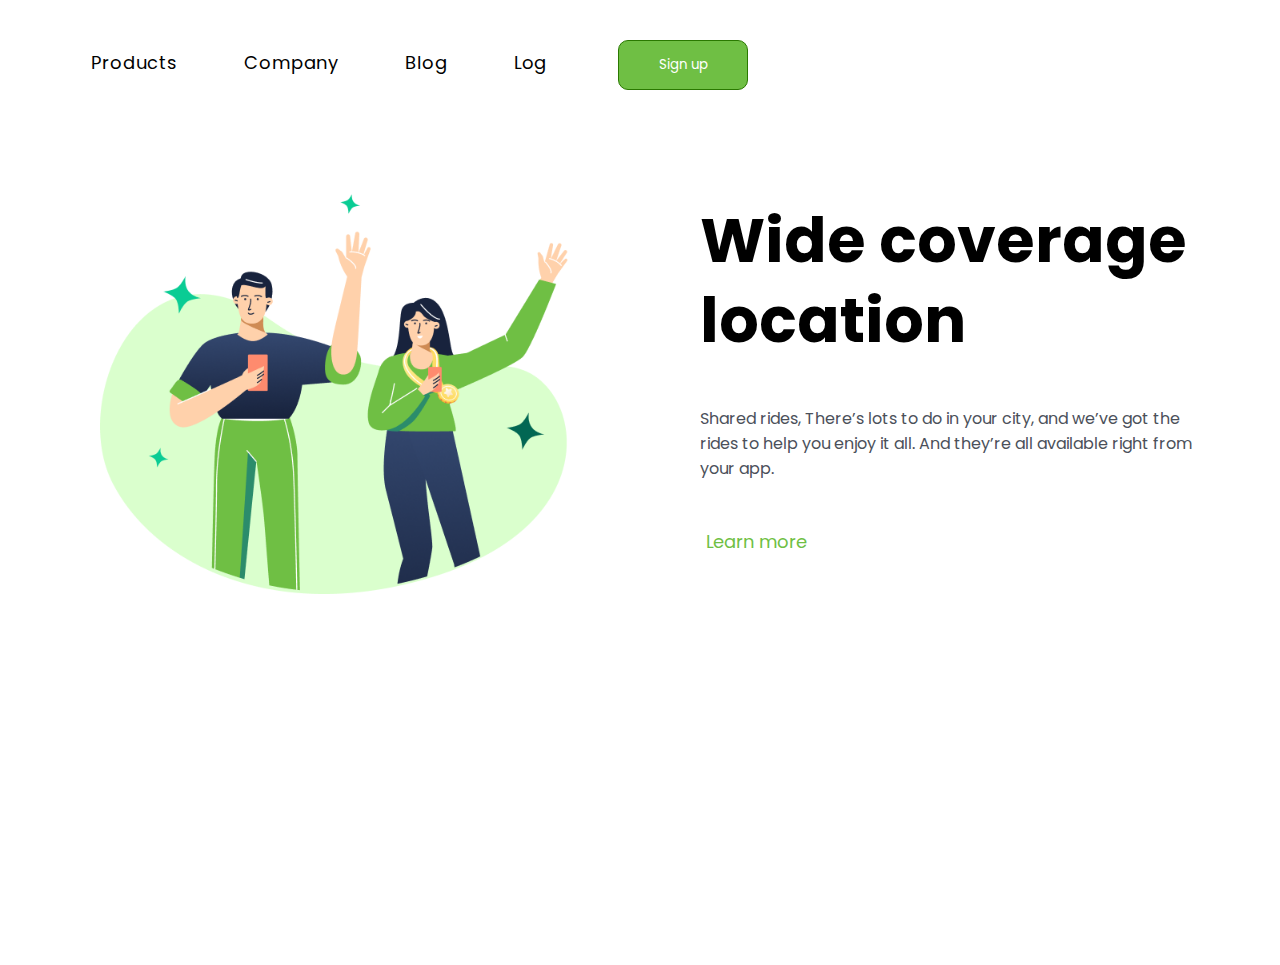
==== DESAFIO CSS/index.html @ 0a044b05 "Primeiro Commit - Desafio CSS 1 com Responsividade" ====
<!DOCTYPE html>
<html lang="pt-br">
<head>
    <meta charset="UTF-8">
    <meta name="viewport" content="width=device-width, initial-scale=1.0">
    <link rel="stylesheet" href="style-desafio.css">
    <title>Desafio CSS1</title>
    <link rel="preconnect" href="https://fonts.googleapis.com">
<link rel="preconnect" href="https://fonts.gstatic.com" crossorigin>
<link href="https://fonts.googleapis.com/css2?family=Poppins:ital,wght@0,100;0,200;0,300;0,400;0,500;0,600;0,700;0,800;0,900;1,100;1,200;1,300;1,400;1,500;1,600;1,700;1,800;1,900&display=swap" rel="stylesheet">
</head>
<body>
    <header>
        <a href="" class="link-header">Products</a>
        <a href="" class="link-header">Company</a>
        <a href="" class="link-header">Blog</a>
        <a href="" class="link-header">Log</a>
        <button class="sg">Sign up</button>
    </header>
    <main>
        <img src="./(Positive) Congratulation You get 40 point for your ride.png" alt="img-logo">
    </main>
        <section>
        <h1>Wide coverage location</h1>
            <p>Shared rides, There’s lots to do in your city, and we’ve got the rides to help you enjoy it all. And they’re all available right from your app.</p>
            <button class="sgg">Learn more</button>
    </section>
</body>
</html>
---- DESAFIO CSS/style-desafio.css ----
* {
    margin: 0;
    padding: 0;
    box-sizing: border-box;
    font-family: Poppins;
}

header {
    margin: 40px 0px 144px 76px;

}

.link-header {
    font-size: 18px;
    line-height: 10px;
    font-weight: 400;
    padding: 15px;
    text-decoration: none;
    cursor: pointer;
    color: #000;
    margin-right: 32px;
    text-align: center;
    letter-spacing: 0.875px;
}

.sg {
    width: 130px;
    height: 50px;
    border-radius: 10px;
    background-color: #6fbf44;
    border: 1px solid #2a7900;
    color: #fff;
    font-weight: 400;
    margin-left: 20px;
    line-height: 24px;
    cursor: pointer;
}
.sg:hover {
    background: #266802;
    transition: 1.5s;
}

img {
    height: 400px;
    margin-left: 100px;
    margin-top: -40px;
    display: inline-block;
}

section {
    margin: 0px 30px 0px 700px;
    transform: translateY(-400px);
    display: inline-block;

}

h1 {
    font-weight: 700;
    font-size: 62px;
    line-height: 80px;
}

p {
    height: 99px;
    width: 493px;
    top: 553px;
    left: 801px;
    margin-top: 45px;
    margin-bottom: 13px;
    color: #4B505a;
    font-weight: 400;
}

.sgg {
    width: 132px;
    height: 47px;
    border-radius: 10px;
    border: none;
    background: transparent;
    color: #6fbf44;
    cursor: pointer;
    font-weight: 500px;
    font-size: 18px;
    line-height: 37px;
    letter-spacing: 0px;
    margin-left: -10px;
}
.sgg:hover {
    background: #e7edfc;
    color: #59ff00;
    font-size: 20px;
    height: 50px;
    width: 144px;
    transition: 1.5s;
}

@media only screen and (max-width : 800px) { 
header {
    display: none;
}
 

   main { 
    display: flex;
    flex-direction: column;
    align-items: center; 
    text-align: center;
    gap: 5px;
}

section {
    text-align: center;
    margin: 10px auto;
    width: 80%;
    display: block;
    margin-bottom: 30px;
      
}

h1 {
    font-size: 30px;
    margin-top: -200px;
    text-align: center;
    width: 100%; 
    height: auto;
    line-height: 30px;
    margin-bottom: 10px ;
}

p {
    margin-top: 10px;
    font-size: 18px;
    margin-bottom: 15px;
    width: 100%; 
    height: auto;
}
.sgg {

}

img {
    width: 70%;
    height: auto;
    margin-top: 450px;
    margin-left: 0px;
}
}
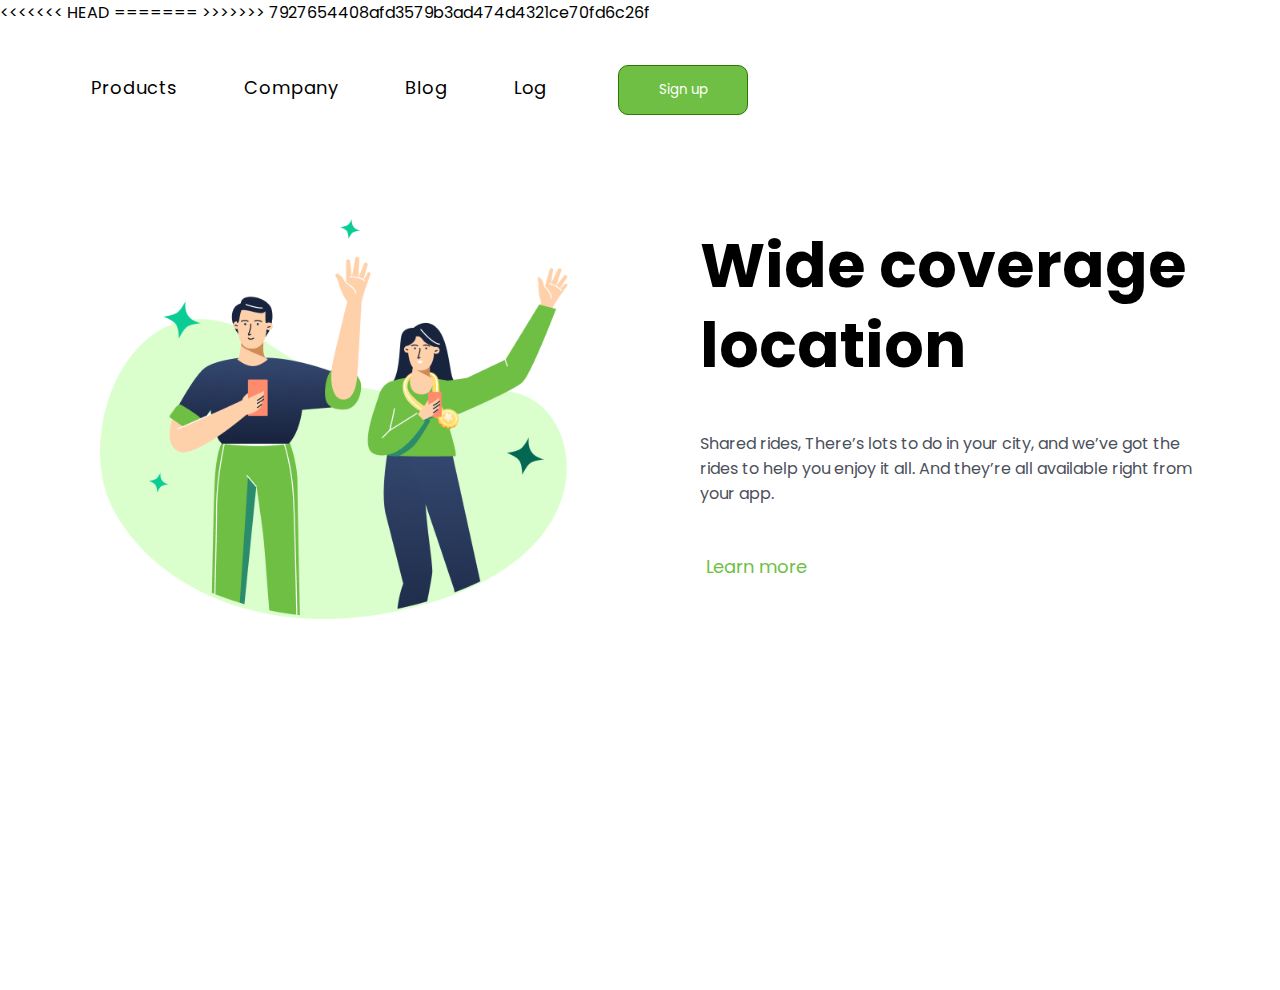
==== commit d396a57a: "Merge pull request #1 from Davi22D/develop" ====
--- a/DESAFIO CSS/index.html
+++ b/DESAFIO CSS/index.html
@@ -4,7 +4,11 @@
     <meta charset="UTF-8">
     <meta name="viewport" content="width=device-width, initial-scale=1.0">
     <link rel="stylesheet" href="style-desafio.css">
-    <title>Desafio CSS1</title>
+<<<<<<< HEAD
+    <title>Desafio CSS1 223</title>
+=======
+    <title>Desafio CSS1 -- 122 </title>
+>>>>>>> 7927654408afd3579b3ad474d4321ce70fd6c26f
     <link rel="preconnect" href="https://fonts.googleapis.com">
 <link rel="preconnect" href="https://fonts.gstatic.com" crossorigin>
 <link href="https://fonts.googleapis.com/css2?family=Poppins:ital,wght@0,100;0,200;0,300;0,400;0,500;0,600;0,700;0,800;0,900;1,100;1,200;1,300;1,400;1,500;1,600;1,700;1,800;1,900&display=swap" rel="stylesheet">
@@ -26,4 +30,4 @@
             <button class="sgg">Learn more</button>
     </section>
 </body>
-</html>+</html>
